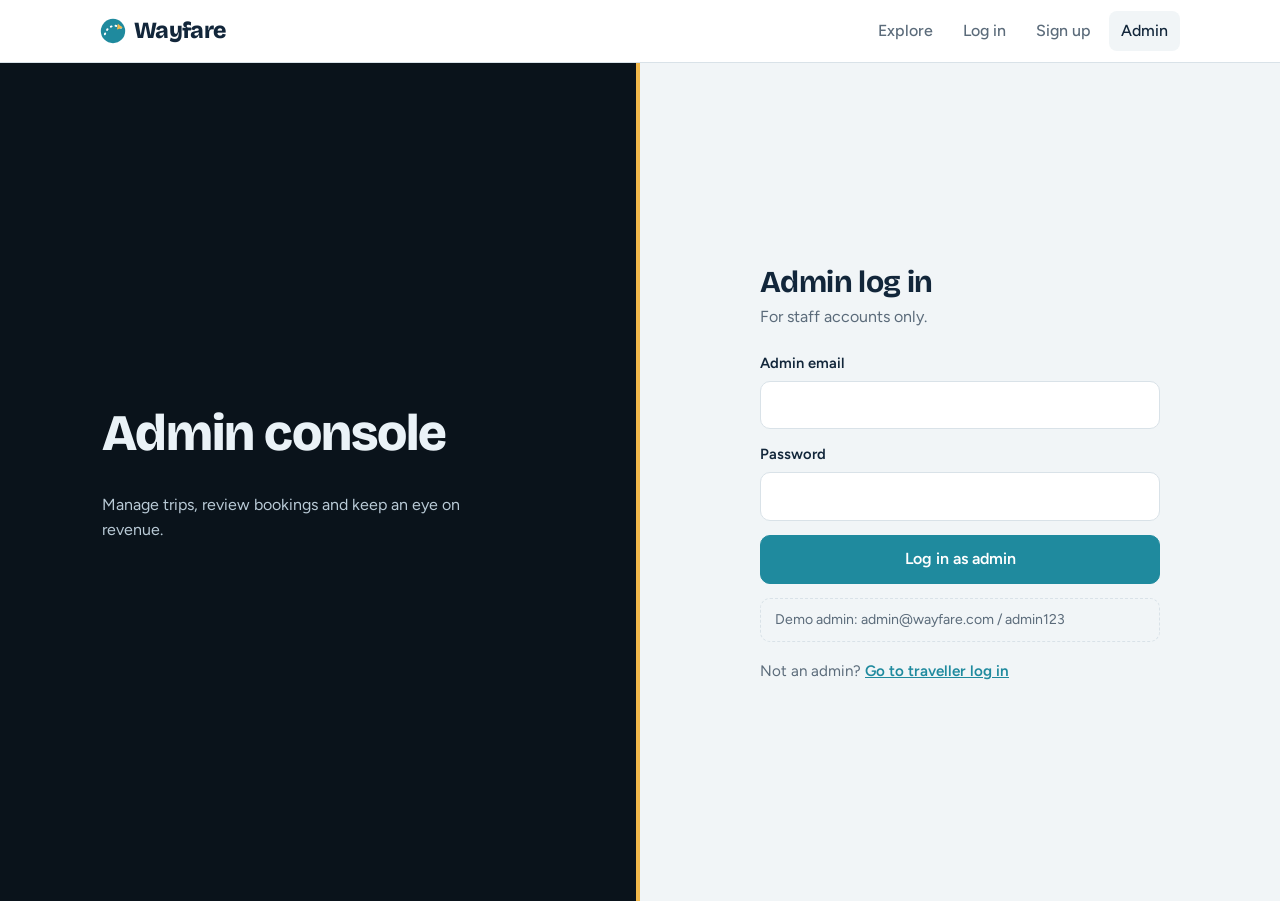
==== admin-login.html @ 242a0cad "4-10-26" ====
<!DOCTYPE html>
<html lang="en">
<head>
<meta charset="utf-8">
<meta name="viewport" content="width=device-width, initial-scale=1, viewport-fit=cover">
<title>Wayfare – Admin log in</title>
<link rel="preconnect" href="https://fonts.googleapis.com">
<link href="https://fonts.googleapis.com/css2?family=Bricolage+Grotesque:opsz,wght@12..96,500;12..96,700;12..96,800&family=Figtree:wght@400;500;600&display=swap" rel="stylesheet">
<link rel="stylesheet" href="style.css">
</head>
<body data-page="admin-login">
<div id="app"></div>
<dialog id="dlg"></dialog>
<div id="toast" role="status" aria-live="polite"></div>

<script src="app.js"></script>
</body>
</html>
---- style.css ----
:root{
  box-sizing:border-box;
  padding-top:env(safe-area-inset-top,0px);
  padding-bottom:env(safe-area-inset-bottom,0px);
  --bg:#F1F5F7; --surface:#FFFFFF; --ink:#12263A; --muted:#5B6B7A; --line:#D9E2E8;
  --accent:#1F8A9E; --accent-ink:#FFFFFF; --sun:#F2B84B; --danger:#C0392B; --ok:#2E8B57; --warn:#B7791F;
  --panel:#12263A; --panel-ink:#EAF2F7;
  --head:'Bricolage Grotesque','Trebuchet MS','Segoe UI',sans-serif;
  --body:'Figtree','Segoe UI',Roboto,Helvetica,Arial,sans-serif;
}
@media (prefers-color-scheme:dark){
  :root:not([data-theme="light"]){
    --bg:#0E1A24; --surface:#152532; --ink:#E8F0F5; --muted:#9FB1BF; --line:#25394A;
    --accent:#4CC0D6; --accent-ink:#08202A; --danger:#EF7B6E; --ok:#5CC48A; --warn:#E8B04F;
    --panel:#0A131B; --panel-ink:#EAF2F7;
  }
}
:root[data-theme="dark"]{
  --bg:#0E1A24; --surface:#152532; --ink:#E8F0F5; --muted:#9FB1BF; --line:#25394A;
  --accent:#4CC0D6; --accent-ink:#08202A; --danger:#EF7B6E; --ok:#5CC48A; --warn:#E8B04F;
  --panel:#0A131B; --panel-ink:#EAF2F7;
}
*,*::before,*::after{box-sizing:inherit}
html{height:100%;scroll-padding-top:env(safe-area-inset-top,0px)}
body{margin:0;min-height:100%;background:var(--bg);color:var(--ink);font-family:var(--body);font-size:16px;line-height:1.55}
h1,h2,h3{font-family:var(--head);line-height:1.1;margin:0;letter-spacing:-.02em}
a{color:inherit}
button,input,select,textarea{font:inherit;color:inherit}
:focus-visible{outline:3px solid var(--sun);outline-offset:2px}
.wrap{max-width:1120px;margin:0 auto;padding:0 20px}

/* nav */
.nav{position:sticky;top:env(safe-area-inset-top,0px);z-index:20;background:var(--surface);border-bottom:1px solid var(--line)}
.nav .wrap{display:flex;align-items:center;gap:18px;min-height:62px;flex-wrap:wrap;padding-top:8px;padding-bottom:8px}
.brand{font-family:var(--head);font-weight:800;font-size:1.45rem;text-decoration:none;display:flex;align-items:center;gap:8px;letter-spacing:-.03em}
.brand svg{width:26px;height:26px}
.nav nav{display:flex;gap:6px;align-items:center;margin-left:auto;flex-wrap:wrap}
.nav a.link,.nav button.link{background:none;border:0;padding:8px 12px;border-radius:8px;text-decoration:none;cursor:pointer;color:var(--muted);font-weight:500}
.nav a.link:hover,.nav button.link:hover,.nav a.link.on{color:var(--ink);background:var(--bg)}
.who{color:var(--muted);font-size:.9rem;padding:0 6px}

/* buttons */
.btn{display:inline-flex;align-items:center;justify-content:center;gap:8px;border:1.5px solid var(--accent);background:var(--accent);color:var(--accent-ink);padding:11px 20px;border-radius:10px;font-weight:600;cursor:pointer;text-decoration:none;transition:transform .12s,filter .12s}
.btn:hover{filter:brightness(1.07)}
.btn:active{transform:translateY(1px)}
.btn.ghost{background:transparent;color:var(--ink);border-color:var(--line)}
.btn.ghost:hover{border-color:var(--ink)}
.btn.danger{background:transparent;color:var(--danger);border-color:var(--danger)}
.btn.sm{padding:6px 12px;font-size:.88rem;border-radius:8px}
.btn.block{width:100%}
.btn[disabled]{opacity:.5;cursor:not-allowed}

/* hero */
.hero{background:var(--panel);color:var(--panel-ink);position:relative;overflow:hidden}
.hero .wrap{padding-top:56px;padding-bottom:52px;position:relative;z-index:1}
.hero h1{font-size:clamp(2.4rem,6vw,4.4rem);font-weight:800;max-width:14ch}
.hero p{max-width:46ch;color:#B9CAD6;margin:16px 0 28px;font-size:1.08rem}
.hero .route{position:absolute;right:-20px;top:10px;width:min(620px,70%);opacity:.9;z-index:0}
.search{display:flex;gap:10px;flex-wrap:wrap;max-width:640px}
.search input{flex:1 1 260px;padding:15px 18px;border-radius:12px;border:2px solid transparent;background:#fff;color:#12263A;font-size:1.05rem}
.search input:focus{border-color:var(--sun);outline:none}
.chips{display:flex;gap:8px;flex-wrap:wrap;margin-top:18px}
.chip{border:1.5px solid rgba(255,255,255,.28);background:transparent;color:var(--panel-ink);padding:7px 15px;border-radius:99px;cursor:pointer;font-weight:500}
.chip:hover{border-color:#fff}
.chip.on{background:var(--sun);border-color:var(--sun);color:#12263A}

/* sections */
.section{padding:34px 0 60px}
.section-head{display:flex;align-items:baseline;justify-content:space-between;gap:12px;margin-bottom:20px;flex-wrap:wrap}
.section-head h2{font-size:1.7rem}
.muted{color:var(--muted)}
.grid{display:grid;grid-template-columns:repeat(auto-fill,minmax(260px,1fr));gap:20px}
.card{background:var(--surface);border:1px solid var(--line);border-radius:14px;overflow:hidden;display:flex;flex-direction:column;text-decoration:none}
.card .pic{aspect-ratio:5/3;overflow:hidden;background:var(--line)}
.card .pic svg,.pic svg{width:100%;height:100%;display:block}
.card .body{padding:16px 18px 18px;display:flex;flex-direction:column;gap:6px;flex:1}
.card h3{font-size:1.2rem}
.card:hover{border-color:var(--accent)}
.meta{display:flex;gap:14px;color:var(--muted);font-size:.9rem;flex-wrap:wrap}
.price{margin-top:auto;padding-top:10px;display:flex;justify-content:space-between;align-items:baseline}
.price b{font-family:var(--head);font-size:1.35rem}
.tag{font-size:.78rem;font-weight:600;padding:3px 10px;border-radius:99px;background:var(--bg);border:1px solid var(--line);color:var(--muted);align-self:flex-start}
.empty{grid-column:1/-1;padding:48px 20px;text-align:center;border:1.5px dashed var(--line);border-radius:14px;color:var(--muted)}

/* trip page */
.trip{display:grid;grid-template-columns:minmax(0,1.5fr) minmax(0,1fr);gap:28px;align-items:start;padding:28px 0 60px}
.trip .pic{border-radius:14px;overflow:hidden;aspect-ratio:5/3;border:1px solid var(--line)}
.trip h1{font-size:clamp(2rem,4vw,2.9rem);margin:18px 0 8px}
.trip p.lead{max-width:62ch}
.panel{background:var(--surface);border:1px solid var(--line);border-radius:14px;padding:22px;position:sticky;top:90px}
.panel h3{font-size:1.3rem;margin-bottom:14px}
.total{display:flex;justify-content:space-between;align-items:baseline;border-top:1px solid var(--line);margin:16px 0;padding-top:14px}
.total b{font-family:var(--head);font-size:1.7rem}
.back{display:inline-block;margin-top:22px;color:var(--muted);text-decoration:none}
.back:hover{color:var(--ink)}

/* forms */
label{display:block;font-weight:600;font-size:.92rem;margin:0 0 6px}
.field{margin-bottom:14px}
input[type=text],input[type=email],input[type=password],input[type=number],input[type=date],select,textarea{width:100%;padding:11px 13px;border-radius:10px;border:1.5px solid var(--line);background:var(--surface);color:var(--ink)}
input:focus,select:focus,textarea:focus{border-color:var(--accent);outline:none}
textarea{min-height:96px;resize:vertical}
.row2{display:grid;grid-template-columns:1fr 1fr;gap:12px}
.err{background:color-mix(in srgb,var(--danger) 12%,transparent);color:var(--danger);border:1px solid var(--danger);padding:10px 14px;border-radius:10px;margin-bottom:14px;font-size:.95rem}
.hint{font-size:.88rem;color:var(--muted);margin-top:14px;padding:10px 14px;border-radius:10px;background:var(--bg);border:1px dashed var(--line)}

/* auth */
.auth{min-height:calc(100vh - 62px);display:grid;grid-template-columns:1fr 1fr}
.auth .side{background:var(--panel);color:var(--panel-ink);padding:56px 8vw;display:flex;flex-direction:column;justify-content:center;gap:16px}
.auth .side h1{font-size:clamp(2.2rem,4vw,3.4rem);font-weight:800}
.auth .side p{color:#B9CAD6;max-width:36ch}
.auth .side.admin{background:#0A131B;border-right:4px solid var(--sun)}
.auth .formcol{display:flex;align-items:center;justify-content:center;padding:40px 20px}
.auth .box{width:100%;max-width:400px}
.auth .box h2{font-size:1.9rem;margin-bottom:6px}
.auth .box .sub{color:var(--muted);margin:0 0 22px}
.auth .alt{margin-top:18px;color:var(--muted);font-size:.95rem}
.auth .alt a{color:var(--accent);font-weight:600}

/* tables */
.tablewrap{overflow-x:auto;background:var(--surface);border:1px solid var(--line);border-radius:14px}
table{width:100%;border-collapse:collapse;min-width:680px}
th,td{padding:12px 16px;text-align:left;border-bottom:1px solid var(--line);font-size:.95rem;vertical-align:middle}
th{font-size:.85rem;color:var(--muted);font-weight:600;background:var(--bg)}
tr:last-child td{border-bottom:0}
td .actions{display:flex;gap:6px;flex-wrap:wrap}
.status{display:inline-block;padding:3px 11px;border-radius:99px;font-size:.82rem;font-weight:600}
.status.Pending{background:color-mix(in srgb,var(--warn) 18%,transparent);color:var(--warn)}
.status.Confirmed{background:color-mix(in srgb,var(--ok) 18%,transparent);color:var(--ok)}
.status.Cancelled{background:color-mix(in srgb,var(--danger) 15%,transparent);color:var(--danger)}

/* admin */
.tabs{display:flex;gap:6px;margin:0 0 22px;border-bottom:1px solid var(--line);flex-wrap:wrap}
.tabs button{background:none;border:0;padding:11px 16px;cursor:pointer;color:var(--muted);font-weight:600;border-bottom:3px solid transparent;margin-bottom:-1px}
.tabs button.on{color:var(--ink);border-bottom-color:var(--accent)}
.stats{display:grid;grid-template-columns:repeat(auto-fit,minmax(190px,1fr));gap:16px;margin-bottom:28px}
.stat{background:var(--surface);border:1px solid var(--line);border-radius:14px;padding:18px 20px}
.stat b{display:block;font-family:var(--head);font-size:2rem;line-height:1.1}
.stat span{color:var(--muted);font-size:.92rem}
.stat.hl{background:var(--panel);color:var(--panel-ink);border-color:var(--panel)}
.stat.hl span{color:#B9CAD6}

/* booking cards */
.blist{display:grid;gap:14px}
.bcard{display:grid;grid-template-columns:150px 1fr auto;gap:18px;align-items:center;background:var(--surface);border:1px solid var(--line);border-radius:14px;padding:12px}
.bcard .pic{border-radius:10px;overflow:hidden;aspect-ratio:5/3}
.bcard h3{font-size:1.15rem;margin-bottom:4px}
.bcard .side{text-align:right;display:flex;flex-direction:column;gap:8px;align-items:flex-end}

/* dialog + toast */
dialog{border:1px solid var(--line);border-radius:16px;background:var(--surface);color:var(--ink);padding:24px;width:min(560px,92vw);max-height:90vh;overflow:auto}
dialog::backdrop{background:rgba(8,16,24,.6)}
dialog h3{font-size:1.4rem;margin-bottom:16px}
.dlgfoot{display:flex;gap:10px;justify-content:flex-end;margin-top:8px}
#toast{position:fixed;left:50%;bottom:calc(24px + env(safe-area-inset-bottom,0px));transform:translate(-50%,20px);background:var(--ink);color:var(--bg);padding:12px 20px;border-radius:12px;opacity:0;pointer-events:none;transition:.25s;z-index:99;font-weight:500;max-width:90vw}
#toast.show{opacity:1;transform:translate(-50%,0)}
footer{border-top:1px solid var(--line);padding:24px 0;color:var(--muted);font-size:.9rem}

@media(max-width:820px){
  .trip{grid-template-columns:1fr}.panel{position:static}
  .auth{grid-template-columns:1fr}.auth .side{padding:36px 24px}
  .bcard{grid-template-columns:1fr}.bcard .side{align-items:flex-start;text-align:left}
  .hero .route{opacity:.35}
}
@media(prefers-reduced-motion:reduce){*{transition:none!important}}
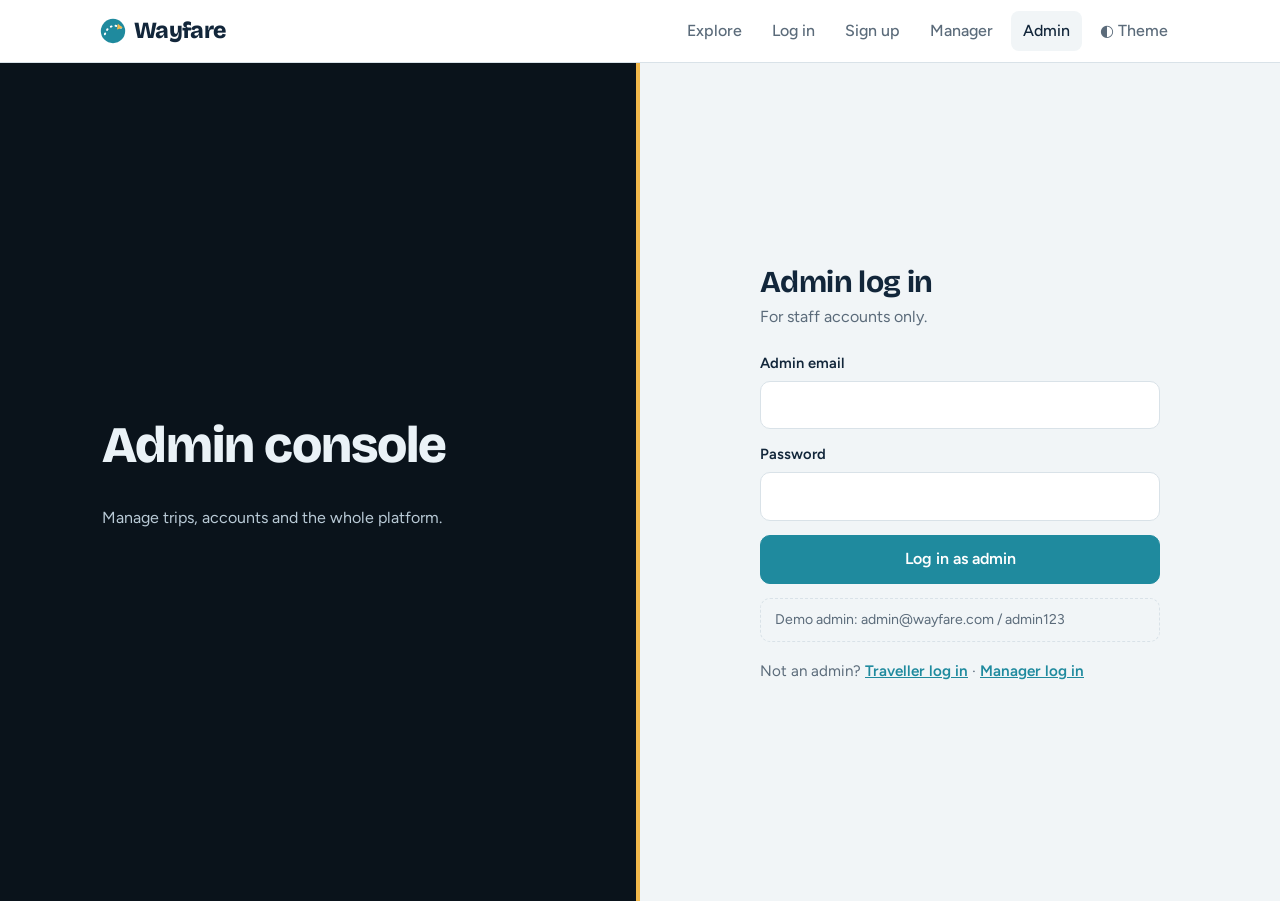
==== commit d08273af: "5-10-26" ====
--- a/admin-login.html
+++ b/admin-login.html
@@ -13,6 +13,9 @@
 <dialog id="dlg"></dialog>
 <div id="toast" role="status" aria-live="polite"></div>
 
+<script src="ui.js"></script>
+<script src="payment.js"></script>
+<script src="manager.js"></script>
 <script src="app.js"></script>
 </body>
 </html>
--- a/style.css
+++ b/style.css
@@ -163,3 +163,35 @@
   .hero .route{opacity:.35}
 }
 @media(prefers-reduced-motion:reduce){*{transition:none!important}}
+
+/* ---- modules: payment, manager, user interface ---- */
+.status.Paid{background:color-mix(in srgb,var(--ok) 18%,transparent);color:var(--ok)}
+.status.Unpaid{background:color-mix(in srgb,var(--warn) 18%,transparent);color:var(--warn)}
+.status.Refunded{background:var(--bg);color:var(--muted);border:1px solid var(--line)}
+.payform{background:var(--surface);border:1px solid var(--line);border-radius:14px;padding:24px}
+.payform h2{font-size:1.5rem}
+.mtabs{display:flex;gap:8px;margin:14px 0 18px;flex-wrap:wrap}
+.mtab{border:1.5px solid var(--line);background:var(--surface);padding:9px 18px;border-radius:99px;cursor:pointer;font-weight:600;color:var(--muted)}
+.mtab.on{background:var(--accent);border-color:var(--accent);color:var(--accent-ink)}
+.mpanel{display:none}
+.payform[data-method="upi"] .mpanel[data-m="upi"],
+.payform[data-method="card"] .mpanel[data-m="card"],
+.payform[data-method="netbanking"] .mpanel[data-m="netbanking"]{display:block}
+.sumrow{display:flex;justify-content:space-between;gap:14px;padding:9px 0;border-bottom:1px solid var(--line);font-size:.95rem}
+.sumrow span:first-child{color:var(--muted)}
+.sumrow b{text-align:right}
+.receipt{max-width:580px;margin:6px auto 0;background:var(--surface);border:1px solid var(--line);border-radius:16px;padding:32px;text-align:center}
+.tick{width:64px;height:64px;border-radius:50%;background:var(--ok);color:#fff;font-size:34px;display:grid;place-items:center;margin:0 auto 14px}
+.rbox{text-align:left;margin:22px 0}
+.reports{display:grid;grid-template-columns:repeat(auto-fit,minmax(320px,1fr));gap:18px}
+.rcard{background:var(--surface);border:1px solid var(--line);border-radius:14px;padding:20px}
+.rcard h3{font-size:1.15rem;margin-bottom:14px}
+.bars{display:grid;gap:12px}
+.bar{display:grid;grid-template-columns:140px 1fr 84px;gap:12px;align-items:center;font-size:.92rem}
+.bar b{text-align:right}
+.bt{height:14px;border-radius:99px;background:var(--bg);border:1px solid var(--line);overflow:hidden}
+.bt i{display:block;height:100%;background:var(--accent);border-radius:99px}
+.profile-grid{display:grid;grid-template-columns:1fr 1fr;gap:20px}
+.auth .side.manager{border-right:4px solid var(--accent)}
+@media(max-width:820px){.profile-grid{grid-template-columns:1fr}.bar{grid-template-columns:100px 1fr 70px}}
+@media print{.nav,footer,.noprint,.hero{display:none!important}body{background:#fff}.receipt{border:0}}
